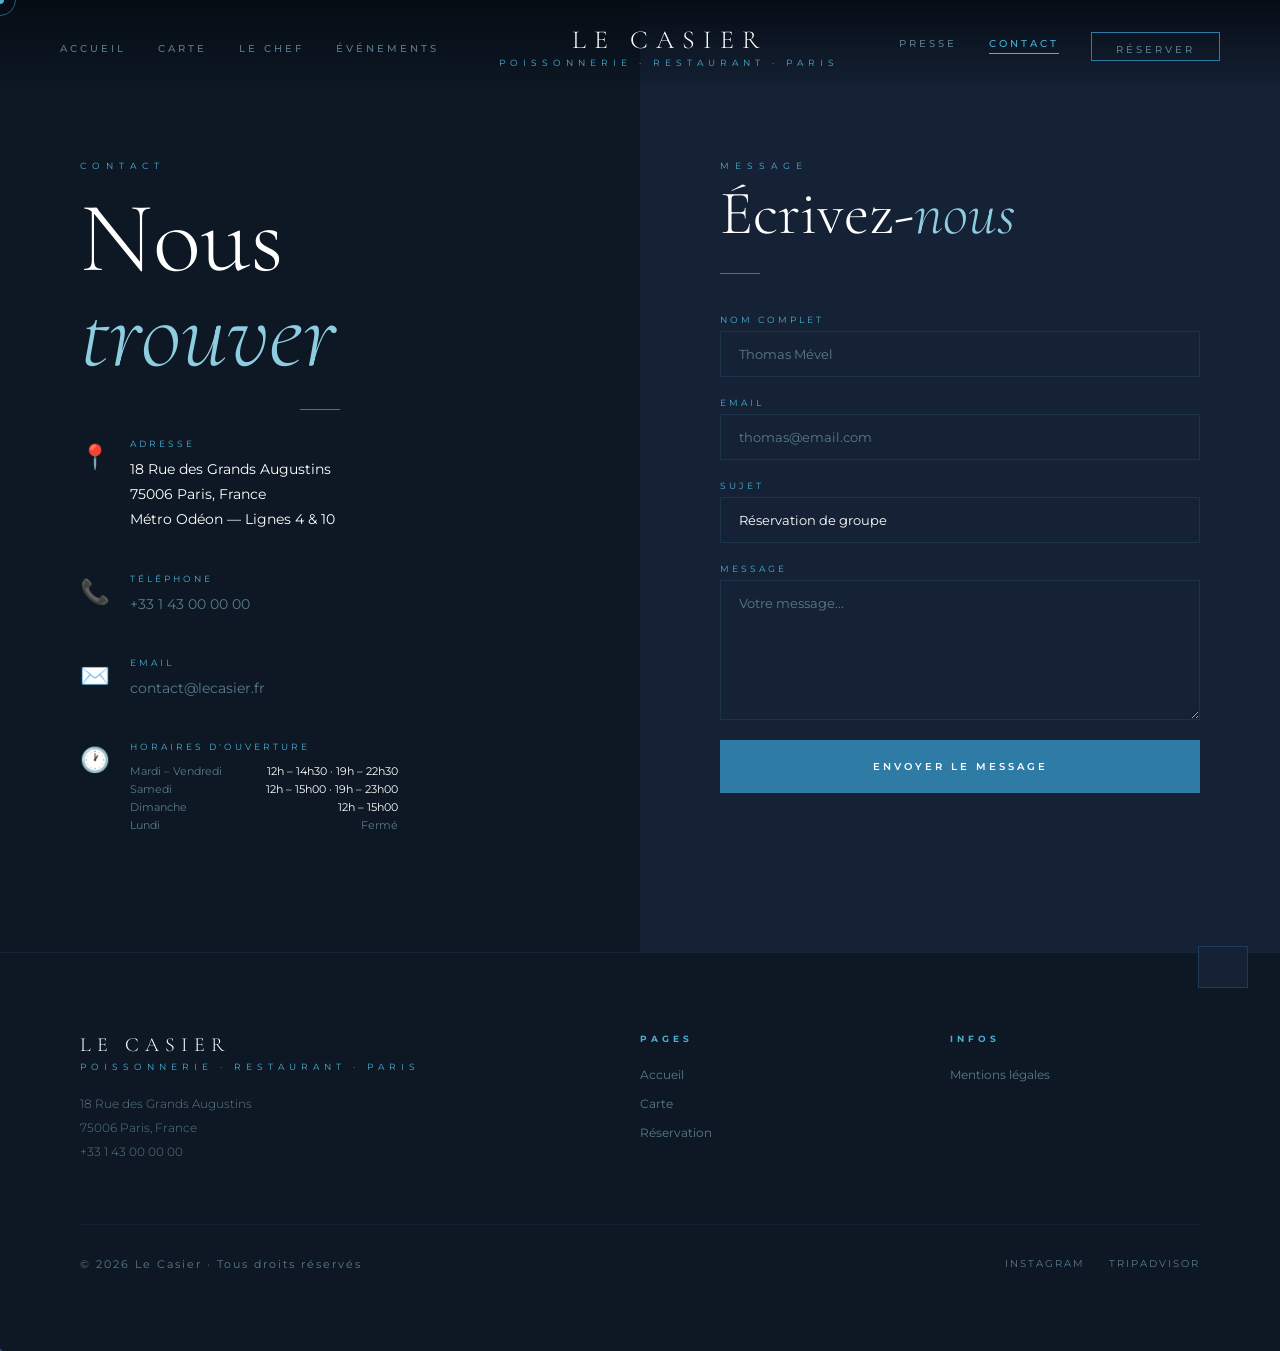
==== contact.html @ 34a121ba "Initial commit — Le Casier restaurant website" ====
<!DOCTYPE html>
<html lang="fr">
<head>
<meta charset="UTF-8">
<meta name="viewport" content="width=device-width, initial-scale=1.0">
<title>Contact — Le Casier</title>
<link rel="stylesheet" href="style.css">
<style>
.contact-layout { display: grid; grid-template-columns: 1fr 1fr; }
.contact-info { background: var(--nuit); padding: 160px 80px 80px; }
.contact-form-wrap { background: var(--profond); padding: 160px 80px 80px; }
.contact-item { display: flex; gap: 20px; margin-bottom: 40px; align-items: flex-start; }
.contact-icon { font-size: 24px; margin-top: 4px; }
.contact-label { font-size: 9px; letter-spacing: 3px; color: var(--bleu-clair); text-transform: uppercase; margin-bottom: 8px; }
.contact-value { font-size: 14px; color: #fff; line-height: 1.8; }
.contact-value a { color: var(--texte-doux); text-decoration: none; transition: color 0.3s; }
.contact-value a:hover { color: var(--bleu-clair); }
.horaires-grid { display: grid; grid-template-columns: 1fr 1fr; gap: 4px; margin-top: 12px; }
.horaire-day { font-size: 11px; color: var(--texte-doux); }
.horaire-hours { font-size: 11px; color: #fff; text-align: right; }
@media(max-width:768px) { .contact-layout { grid-template-columns:1fr; } .contact-info, .contact-form-wrap { padding: 80px 24px 60px; } }
</style>
</head>
<body>
<div class="page-transition"></div>
<div class="cursor" id="cursor"></div>
<div class="cursor-ring" id="cursorRing"></div>

<nav id="navbar">
  <ul class="nav-links">
    <li><a href="index.html">Accueil</a></li>
    <li><a href="menu.html">Carte</a></li>
    <li><a href="chef.html">Le Chef</a></li>
    <li><a href="evenements.html">Événements</a></li>
  </ul>
  <a href="index.html" class="nav-logo">
    <div class="nav-logo-name">Le Casier</div>
    <div class="nav-logo-sub">Poissonnerie · Restaurant · Paris</div>
  </a>
  <ul class="nav-links" style="justify-content:flex-end;">
    <li><a href="presse.html">Presse</a></li>
    <li><a href="contact.html" class="active">Contact</a></li>
    <li><a href="reservation.html" class="nav-reserve">Réserver</a></li>
  </ul>
</nav>

<div class="contact-layout">
  <div class="contact-info">
    <p class="page-eyebrow reveal">Contact</p>
    <h1 class="page-title reveal">Nous <em>trouver</em></h1>
    <div class="blue-line reveal"></div>

    <div class="contact-item reveal">
      <span class="contact-icon">📍</span>
      <div>
        <p class="contact-label">Adresse</p>
        <p class="contact-value">18 Rue des Grands Augustins<br>75006 Paris, France<br>Métro Odéon — Lignes 4 & 10</p>
      </div>
    </div>
    <div class="contact-item reveal">
      <span class="contact-icon">📞</span>
      <div>
        <p class="contact-label">Téléphone</p>
        <p class="contact-value"><a href="tel:+33143000000">+33 1 43 00 00 00</a></p>
      </div>
    </div>
    <div class="contact-item reveal">
      <span class="contact-icon">✉️</span>
      <div>
        <p class="contact-label">Email</p>
        <p class="contact-value"><a href="mailto:contact@lecasier.fr">contact@lecasier.fr</a></p>
      </div>
    </div>
    <div class="contact-item reveal">
      <span class="contact-icon">🕐</span>
      <div>
        <p class="contact-label">Horaires d'ouverture</p>
        <div class="horaires-grid">
          <span class="horaire-day">Mardi – Vendredi</span><span class="horaire-hours">12h – 14h30 · 19h – 22h30</span>
          <span class="horaire-day">Samedi</span><span class="horaire-hours">12h – 15h00 · 19h – 23h00</span>
          <span class="horaire-day">Dimanche</span><span class="horaire-hours">12h – 15h00</span>
          <span class="horaire-day">Lundi</span><span class="horaire-hours" style="color:var(--texte-doux);">Fermé</span>
        </div>
      </div>
    </div>
  </div>

  <div class="contact-form-wrap">
    <p class="page-eyebrow reveal" style="margin-bottom:12px;">Message</p>
    <h2 class="section-title reveal">Écrivez-<em>nous</em></h2>
    <div class="blue-line reveal" style="margin-left:0;"></div>
    <form id="contactForm" style="margin-top:40px;">
      <div style="display:flex;flex-direction:column;gap:20px;">
        <div class="form-group reveal">
          <label class="form-label">Nom complet</label>
          <input class="form-input" type="text" placeholder="Thomas Mével" required>
        </div>
        <div class="form-group reveal">
          <label class="form-label">Email</label>
          <input class="form-input" type="email" placeholder="thomas@email.com" required>
        </div>
        <div class="form-group reveal">
          <label class="form-label">Sujet</label>
          <select class="form-select form-input">
            <option>Réservation de groupe</option>
            <option>Privatisation</option>
            <option>Presse / Médias</option>
            <option>Partenariat</option>
            <option>Recrutement</option>
            <option>Autre</option>
          </select>
        </div>
        <div class="form-group reveal">
          <label class="form-label">Message</label>
          <textarea class="form-textarea" style="min-height:140px;" placeholder="Votre message..." required></textarea>
        </div>
        <button type="submit" class="btn-blue reveal" style="width:100%;text-align:center;padding:20px;">Envoyer le message</button>
      </div>
    </form>
  </div>
</div>

<footer>
  <div class="footer-inner">
    <div class="footer-brand"><div class="nav-logo-name" style="font-size:20px;letter-spacing:6px;">Le Casier</div><div class="nav-logo-sub" style="margin-top:4px;">Poissonnerie · Restaurant · Paris</div><p>18 Rue des Grands Augustins<br>75006 Paris, France<br>+33 1 43 00 00 00</p></div>
    <div class="footer-links"><h4>Pages</h4><ul><li><a href="index.html">Accueil</a></li><li><a href="menu.html">Carte</a></li><li><a href="reservation.html">Réservation</a></li></ul></div>
    <div class="footer-links"><h4>Infos</h4><ul><li><a href="#">Mentions légales</a></li></ul></div>
  </div>
  <div class="footer-bottom"><p>© 2026 Le Casier · Tous droits réservés</p><div class="footer-social"><a href="#">Instagram</a><a href="#">TripAdvisor</a></div></div>
</footer>
<div class="notif" id="notif"><div class="notif-title"></div><div class="notif-text"></div></div>
<script src="main.js"></script>
</body>
</html>
---- style.css ----
@import url('https://fonts.googleapis.com/css2?family=Cormorant+Garamond:ital,wght@0,300;0,400;0,600;1,300;1,400&family=Montserrat:wght@300;400;500;600&display=swap');

:root {
  --bleu:        #2E7BA6;
  --bleu-clair:  #4AAFD4;
  --bleu-pale:   #8ECDE0;
  --argent:      #C4D8E8;
  --noir:        #060C14;
  --nuit:        #0D1824;
  --profond:     #152235;
  --brume:       #1E3248;
  --creme:       #F0F7FC;
  --texte:       #A8C4D8;
  --texte-doux:  #5A7A8C;
}

* { margin: 0; padding: 0; box-sizing: border-box; }
html { scroll-behavior: smooth; }
body { background: var(--noir); color: var(--texte); font-family: 'Montserrat', sans-serif; overflow-x: hidden; cursor: none; }

/* CURSEUR */
.cursor      { position: fixed; width: 8px; height: 8px; background: var(--bleu-clair); border-radius: 50%; pointer-events: none; z-index: 9999; transform: translate(-50%,-50%); transition: transform 0.1s; }
.cursor-ring { position: fixed; width: 32px; height: 32px; border: 1px solid rgba(74,175,212,0.5); border-radius: 50%; pointer-events: none; z-index: 9998; transform: translate(-50%,-50%); transition: all 0.15s ease; }

/* NAV */
nav { position: fixed; top: 0; width: 100%; z-index: 100; padding: 24px 60px; display: flex; justify-content: space-between; align-items: center; transition: all 0.4s; background: linear-gradient(to bottom, rgba(6,12,20,0.98), transparent); }
nav.scrolled { background: rgba(6,12,20,0.98); backdrop-filter: blur(20px); padding: 16px 60px; border-bottom: 1px solid rgba(46,123,166,0.18); }
.nav-logo { text-align: center; text-decoration: none; display: block; }
.nav-logo-name { font-family: 'Cormorant Garamond', serif; font-size: 26px; font-weight: 300; letter-spacing: 8px; color: #fff; text-transform: uppercase; }
.nav-logo-sub { font-size: 9px; letter-spacing: 5px; color: var(--bleu-clair); text-transform: uppercase; margin-top: 2px; }
.nav-links { display: flex; gap: 32px; list-style: none; }
.nav-links a { color: var(--texte-doux); text-decoration: none; font-size: 10px; font-weight: 500; letter-spacing: 3px; text-transform: uppercase; transition: color 0.3s; position: relative; padding-bottom: 4px; }
.nav-links a::after { content: ''; position: absolute; bottom: 0; left: 0; width: 0; height: 1px; background: var(--bleu-clair); transition: width 0.3s; }
.nav-links a:hover, .nav-links a.active { color: var(--bleu-clair); }
.nav-links a:hover::after, .nav-links a.active::after { width: 100%; }
.nav-reserve { background: transparent; border: 1px solid var(--bleu); color: var(--bleu-clair); padding: 10px 24px; font-family: 'Montserrat', sans-serif; font-size: 9px; font-weight: 500; letter-spacing: 3px; text-transform: uppercase; cursor: none; transition: all 0.3s; text-decoration: none; display: inline-block; }
.nav-reserve:hover { background: var(--bleu); color: #fff; }

/* PAGE HERO */
.page-hero { min-height: 45vh; display: flex; align-items: flex-end; justify-content: center; padding-bottom: 80px; padding-top: 120px; position: relative; overflow: hidden; background: var(--noir); }
.page-hero::before { content: ''; position: absolute; inset: 0; background: radial-gradient(ellipse at 50% 100%, rgba(46,123,166,0.1) 0%, transparent 60%); }
.page-hero-content { text-align: center; position: relative; z-index: 2; }
.page-eyebrow { font-size: 9px; letter-spacing: 6px; color: var(--bleu-clair); text-transform: uppercase; margin-bottom: 20px; }
.page-title { font-family: 'Cormorant Garamond', serif; font-size: clamp(52px, 8vw, 100px); font-weight: 300; line-height: 0.95; color: #fff; }
.page-title em { font-style: italic; color: var(--bleu-pale); }
.blue-line { width: 40px; height: 1px; background: var(--bleu); margin: 28px auto; }
.page-subtitle { font-size: 11px; letter-spacing: 3px; color: var(--texte-doux); text-transform: uppercase; }

/* SECTIONS */
.section { padding: 100px 80px; }
.section-eyebrow { font-size: 9px; letter-spacing: 5px; color: var(--bleu-clair); text-transform: uppercase; margin-bottom: 16px; }
.section-title { font-family: 'Cormorant Garamond', serif; font-size: clamp(38px, 5vw, 62px); font-weight: 300; color: #fff; line-height: 1; }
.section-title em { font-style: italic; color: var(--bleu-pale); }
.section-intro { font-size: 13px; color: var(--texte-doux); line-height: 2; max-width: 520px; font-weight: 300; }

/* BOUTONS */
.btn-blue { background: var(--bleu); color: #fff; border: none; padding: 18px 48px; font-family: 'Montserrat', sans-serif; font-size: 10px; font-weight: 600; letter-spacing: 3px; text-transform: uppercase; cursor: none; transition: all 0.3s; text-decoration: none; display: inline-block; }
.btn-blue:hover { background: var(--bleu-clair); transform: translateY(-2px); }
.btn-ghost { background: transparent; color: var(--bleu-clair); border: 1px solid rgba(46,123,166,0.4); padding: 17px 48px; font-family: 'Montserrat', sans-serif; font-size: 10px; font-weight: 500; letter-spacing: 3px; text-transform: uppercase; cursor: none; transition: all 0.3s; text-decoration: none; display: inline-block; }
.btn-ghost:hover { border-color: var(--bleu-clair); background: rgba(46,123,166,0.08); }

/* FOOTER */
footer { background: var(--nuit); border-top: 1px solid rgba(46,123,166,0.15); padding: 80px; }
.footer-inner { display: grid; grid-template-columns: 2fr 1fr 1fr; gap: 60px; margin-bottom: 60px; }
.footer-brand p { font-size: 12px; color: var(--texte-doux); line-height: 2; margin-top: 20px; font-weight: 300; }
.footer-links h4 { font-size: 9px; letter-spacing: 4px; color: var(--bleu-clair); text-transform: uppercase; margin-bottom: 20px; }
.footer-links ul { list-style: none; }
.footer-links li { margin-bottom: 10px; }
.footer-links a { color: var(--texte-doux); text-decoration: none; font-size: 12px; transition: color 0.3s; }
.footer-links a:hover { color: var(--bleu-clair); }
.footer-bottom { border-top: 1px solid rgba(46,123,166,0.1); padding-top: 32px; display: flex; justify-content: space-between; align-items: center; }
.footer-bottom p { font-size: 11px; color: var(--texte-doux); letter-spacing: 2px; }
.footer-social { display: flex; gap: 24px; }
.footer-social a { color: var(--texte-doux); text-decoration: none; font-size: 10px; letter-spacing: 2px; text-transform: uppercase; transition: color 0.3s; }
.footer-social a:hover { color: var(--bleu-clair); }

/* NOTIFICATIONS */
.notif { position: fixed; bottom: 32px; right: 32px; background: var(--profond); border: 1px solid rgba(46,123,166,0.3); padding: 18px 24px; transform: translateY(120px); transition: transform 0.4s; z-index: 500; max-width: 320px; }
.notif.show { transform: translateY(0); }
.notif-title { font-size: 11px; font-weight: 600; letter-spacing: 2px; color: var(--bleu-clair); text-transform: uppercase; margin-bottom: 4px; }
.notif-text { font-size: 12px; color: var(--texte-doux); }

/* TRANSITIONS PAGE */
.page-transition { position: fixed; inset: 0; background: var(--noir); z-index: 10000; transform: scaleY(0); transform-origin: bottom; pointer-events: none; }

/* FORMULAIRES */
.form-group { display: flex; flex-direction: column; gap: 6px; }
.form-label { font-size: 9px; letter-spacing: 3px; color: var(--bleu-clair); text-transform: uppercase; }
.form-input, .form-select, .form-textarea {
  background: var(--profond); border: 1px solid rgba(46,123,166,0.2);
  color: #fff; padding: 14px 18px; font-family: 'Montserrat', sans-serif;
  font-size: 13px; outline: none; transition: border-color 0.3s; width: 100%;
}
.form-input::placeholder, .form-textarea::placeholder { color: var(--texte-doux); }
.form-input:focus, .form-select:focus, .form-textarea:focus { border-color: var(--bleu); }
.form-select { appearance: none; cursor: none; }
.form-textarea { resize: vertical; min-height: 100px; }

/* MENU CARDS */
.menu-section { padding: 80px; }
.menu-section-title { font-family: 'Cormorant Garamond', serif; font-size: 42px; font-weight: 300; color: #fff; margin-bottom: 48px; }
.menu-section-title em { color: var(--bleu-pale); font-style: italic; }
.menu-items { display: flex; flex-direction: column; gap: 0; }
.menu-item { display: flex; align-items: baseline; justify-content: space-between; padding: 20px 0; border-bottom: 1px solid rgba(46,123,166,0.08); transition: padding 0.3s; gap: 20px; }
.menu-item:hover { padding-left: 8px; }
.menu-item-left { flex: 1; }
.menu-item-name { font-family: 'Cormorant Garamond', serif; font-size: 22px; font-weight: 400; color: #fff; margin-bottom: 4px; }
.menu-item-desc { font-size: 11px; color: var(--texte-doux); line-height: 1.8; font-style: italic; }
.menu-item-tag { font-size: 9px; letter-spacing: 2px; color: var(--bleu-clair); text-transform: uppercase; margin-bottom: 4px; }
.menu-item-price { font-family: 'Cormorant Garamond', serif; font-size: 22px; color: var(--bleu-clair); white-space: nowrap; flex-shrink: 0; }

/* REVEALS */
.reveal { opacity: 0; transform: translateY(32px); transition: opacity 0.8s ease, transform 0.8s ease; }
.reveal.visible { opacity: 1; transform: translateY(0); }

@media(max-width: 768px) {
  nav { padding: 16px 20px; }
  nav.scrolled { padding: 12px 20px; }
  .nav-links { display: none; }
  .section, .menu-section { padding: 60px 24px; }
  footer { padding: 60px 24px; }
  .footer-inner { grid-template-columns: 1fr; gap: 40px; }
}
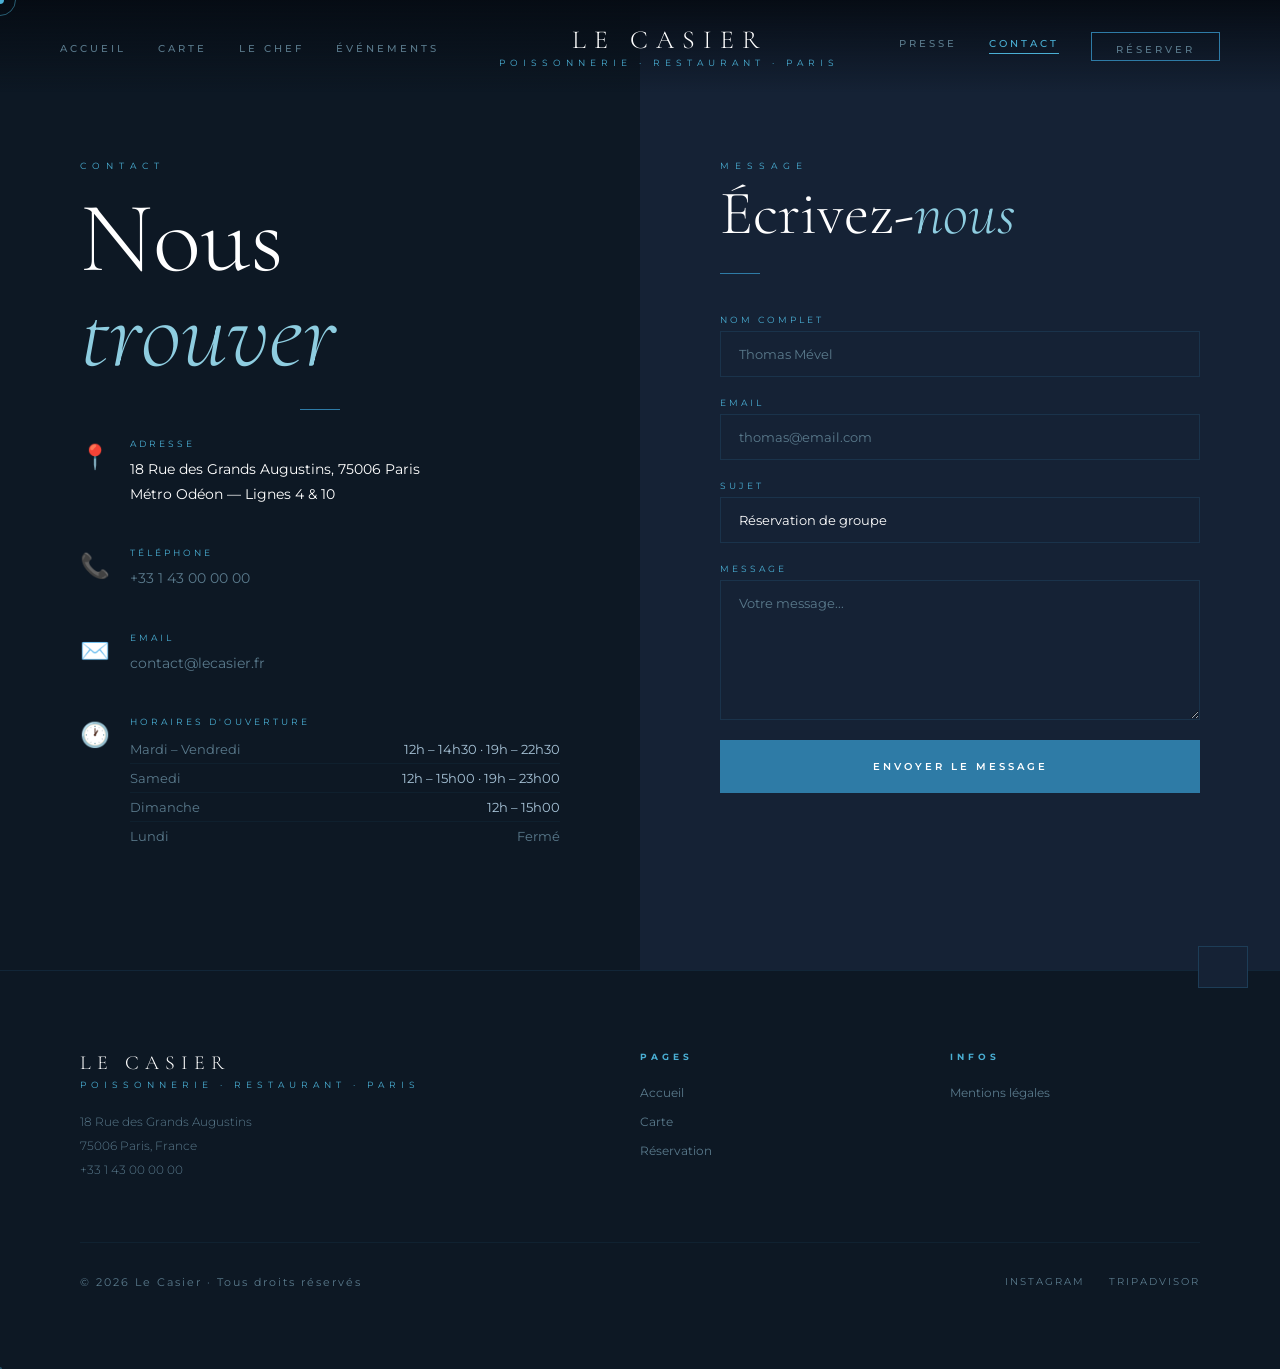
==== commit 98de0de2: "Connect site to BurstFlow API — horaires, tel, adresse live depuis Supabase" ====
--- a/contact.html
+++ b/contact.html
@@ -54,14 +54,14 @@
       <span class="contact-icon">📍</span>
       <div>
         <p class="contact-label">Adresse</p>
-        <p class="contact-value">18 Rue des Grands Augustins<br>75006 Paris, France<br>Métro Odéon — Lignes 4 & 10</p>
+        <p class="contact-value"><span data-bf="adresse">18 Rue des Grands Augustins, 75006 Paris</span><br>Métro Odéon — Lignes 4 & 10</p>
       </div>
     </div>
     <div class="contact-item reveal">
       <span class="contact-icon">📞</span>
       <div>
         <p class="contact-label">Téléphone</p>
-        <p class="contact-value"><a href="tel:+33143000000">+33 1 43 00 00 00</a></p>
+        <p class="contact-value"><a href="tel:+33143000000" data-bf="telephone">+33 1 43 00 00 00</a></p>
       </div>
     </div>
     <div class="contact-item reveal">
@@ -73,13 +73,14 @@
     </div>
     <div class="contact-item reveal">
       <span class="contact-icon">🕐</span>
-      <div>
+      <div style="flex:1;">
         <p class="contact-label">Horaires d'ouverture</p>
-        <div class="horaires-grid">
-          <span class="horaire-day">Mardi – Vendredi</span><span class="horaire-hours">12h – 14h30 · 19h – 22h30</span>
-          <span class="horaire-day">Samedi</span><span class="horaire-hours">12h – 15h00 · 19h – 23h00</span>
-          <span class="horaire-day">Dimanche</span><span class="horaire-hours">12h – 15h00</span>
-          <span class="horaire-day">Lundi</span><span class="horaire-hours" style="color:var(--texte-doux);">Fermé</span>
+        <div data-bf="horaires">
+          <!-- Chargé dynamiquement depuis BurstFlow -->
+          <div style="display:flex;justify-content:space-between;padding:6px 0;border-bottom:1px solid rgba(46,123,166,0.08);font-size:13px;"><span style="color:var(--texte-doux)">Mardi – Vendredi</span><span>12h – 14h30 · 19h – 22h30</span></div>
+          <div style="display:flex;justify-content:space-between;padding:6px 0;border-bottom:1px solid rgba(46,123,166,0.08);font-size:13px;"><span style="color:var(--texte-doux)">Samedi</span><span>12h – 15h00 · 19h – 23h00</span></div>
+          <div style="display:flex;justify-content:space-between;padding:6px 0;border-bottom:1px solid rgba(46,123,166,0.08);font-size:13px;"><span style="color:var(--texte-doux)">Dimanche</span><span>12h – 15h00</span></div>
+          <div style="display:flex;justify-content:space-between;padding:6px 0;font-size:13px;"><span style="color:var(--texte-doux)">Lundi</span><span style="color:var(--texte-doux)">Fermé</span></div>
         </div>
       </div>
     </div>
